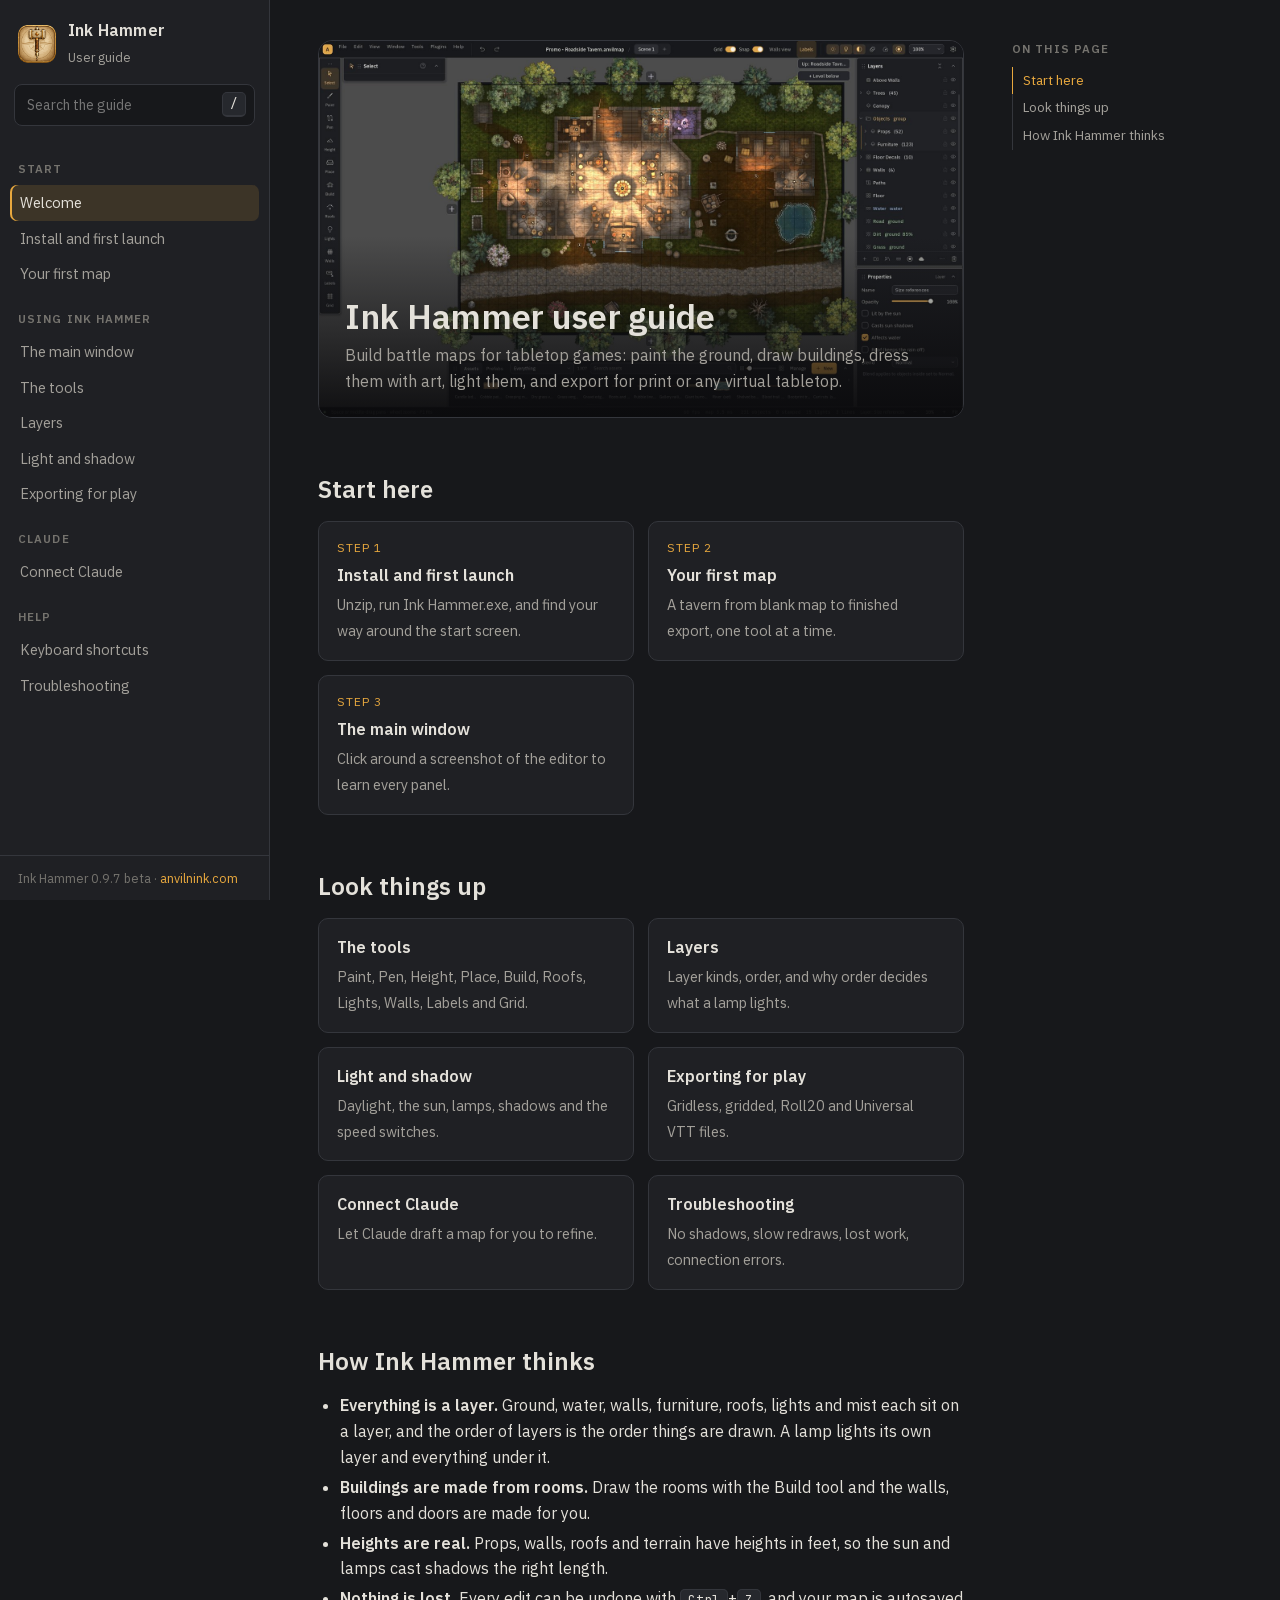
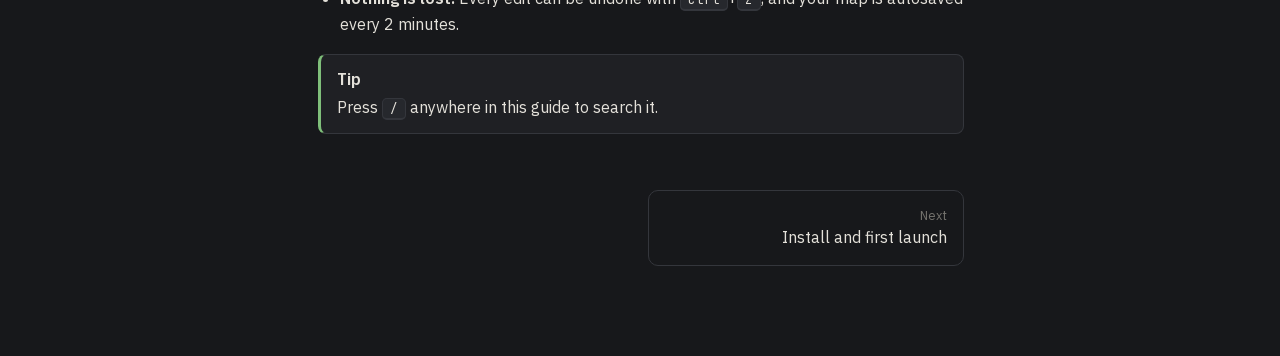
==== index.html @ fbc7132f "Ink Hammer user guide" ====
<!doctype html>
<html lang="en" class="no-js">
<head>
<meta charset="utf-8">
<meta name="viewport" content="width=device-width, initial-scale=1">
<title>Welcome | Ink Hammer guide</title>
<link rel="icon" href="assets/icon.png">
<link rel="stylesheet" href="assets/docs.css">
</head>
<body>
<main class="doc">
<div class="hero">
  <img src="img/editor.jpg" alt="Ink Hammer with a tavern map open">
  <div class="over">
    <h1>Ink Hammer user guide</h1>
    <p>Build battle maps for tabletop games: paint the ground, draw buildings, dress them with art, light them, and export for print or any virtual tabletop.</p>
  </div>
</div>

<h2>Start here</h2>
<div class="cards">
  <a class="card" href="getting-started.html"><span class="n">Step 1</span><b>Install and first launch</b><span>Unzip, run Ink Hammer.exe, and find your way around the start screen.</span></a>
  <a class="card" href="first-map.html"><span class="n">Step 2</span><b>Your first map</b><span>A tavern from blank map to finished export, one tool at a time.</span></a>
  <a class="card" href="interface.html"><span class="n">Step 3</span><b>The main window</b><span>Click around a screenshot of the editor to learn every panel.</span></a>
</div>

<h2>Look things up</h2>
<div class="cards">
  <a class="card" href="tools.html"><b>The tools</b><span>Paint, Pen, Height, Place, Build, Roofs, Lights, Walls, Labels and Grid.</span></a>
  <a class="card" href="layers.html"><b>Layers</b><span>Layer kinds, order, and why order decides what a lamp lights.</span></a>
  <a class="card" href="lighting.html"><b>Light and shadow</b><span>Daylight, the sun, lamps, shadows and the speed switches.</span></a>
  <a class="card" href="export.html"><b>Exporting for play</b><span>Gridless, gridded, Roll20 and Universal VTT files.</span></a>
  <a class="card" href="claude.html"><b>Connect Claude</b><span>Let Claude draft a map for you to refine.</span></a>
  <a class="card" href="troubleshooting.html"><b>Troubleshooting</b><span>No shadows, slow redraws, lost work, connection errors.</span></a>
</div>

<h2>How Ink Hammer thinks</h2>
<ul>
  <li><b>Everything is a layer.</b> Ground, water, walls, furniture, roofs, lights and mist each sit on a layer, and the order of layers is the order things are drawn. A lamp lights its own layer and everything under it.</li>
  <li><b>Buildings are made from rooms.</b> Draw the rooms with the Build tool and the walls, floors and doors are made for you.</li>
  <li><b>Heights are real.</b> Props, walls, roofs and terrain have heights in feet, so the sun and lamps cast shadows the right length.</li>
  <li><b>Nothing is lost.</b> Every edit can be undone with <kbd>Ctrl</kbd>+<kbd>Z</kbd>, and your map is autosaved every 2 minutes.</li>
</ul>

<div class="callout tip"><b>Tip</b><p>Press <kbd>/</kbd> anywhere in this guide to search it.</p></div>
</main>
<script src="assets/shots.js"></script>
<script src="assets/search.js"></script>
<script src="assets/docs.js"></script>
</body>
</html>
---- assets/docs.css ----
/* Ink Hammer user guide. Plain files, no build step: open index.html in any browser. */
@font-face { font-family: "Plex"; src: url("fonts/ibm-plex-sans-latin-400-normal.woff") format("woff"); font-weight: 400; }
@font-face { font-family: "Plex"; src: url("fonts/ibm-plex-sans-latin-500-normal.woff") format("woff"); font-weight: 500; }
@font-face { font-family: "Plex"; src: url("fonts/ibm-plex-sans-latin-600-normal.woff") format("woff"); font-weight: 600; }
@font-face { font-family: "JBMono"; src: url("fonts/jetbrains-mono-latin-400-normal.woff") format("woff"); font-weight: 400; }

:root {
  --bg: #17181b;
  --panel: #1f2024;
  --panel-2: #26282d;
  --line: #34363c;
  --text: #e4e1da;
  --muted: #a3a09a;
  --faint: #75736e;
  --amber: #e8a83e;
  --amber-soft: rgba(232, 168, 62, 0.14);
  --amber-line: rgba(232, 168, 62, 0.55);
  --parch: #efe3c6;
  --ok: #7fbf7a;
  --warn: #e0a14a;
  --bad: #e07a6a;
  --radius: 10px;
  --side: 270px;
  --toc: 220px;
  --mono: "JBMono", ui-monospace, Consolas, monospace;
}

* { box-sizing: border-box; }
html { scroll-padding-top: 76px; }
body {
  margin: 0;
  background: var(--bg);
  color: var(--text);
  font: 16px/1.62 "Plex", "Segoe UI", system-ui, sans-serif;
  -webkit-font-smoothing: antialiased;
}
a { color: var(--amber); text-decoration: none; }
a:hover { text-decoration: underline; }
img { max-width: 100%; display: block; }
::selection { background: var(--amber-line); color: #111; }

/* ---------- frame ---------- */
#side {
  position: fixed; inset: 0 auto 0 0; width: var(--side);
  background: var(--panel); border-right: 1px solid var(--line);
  display: flex; flex-direction: column; z-index: 30;
}
#side .brand { display: flex; gap: 12px; align-items: center; padding: 18px 18px 14px; color: var(--text); }
#side .brand img { width: 38px; height: 38px; border-radius: 9px; }
#side .brand b { display: block; font-weight: 600; letter-spacing: .2px; }
#side .brand span { font-size: 12.5px; color: var(--muted); }
#side .brand:hover { text-decoration: none; }
.search { position: relative; margin: 0 14px 10px; }
.search input {
  width: 100%; padding: 9px 34px 9px 12px; border-radius: 8px;
  background: var(--bg); border: 1px solid var(--line); color: var(--text);
  font: inherit; font-size: 14px; outline: none;
}
.search input:focus { border-color: var(--amber-line); }
.search kbd { position: absolute; right: 9px; top: 8px; }
.results {
  position: absolute; left: 0; right: -240px; top: 44px; z-index: 50;
  background: var(--panel-2); border: 1px solid var(--line); border-radius: 10px;
  box-shadow: 0 18px 50px rgba(0,0,0,.55); max-height: 62vh; overflow: auto; display: none;
}
.results.open { display: block; }
.results a { display: block; padding: 10px 14px; color: var(--text); border-bottom: 1px solid var(--line); }
.results a:last-child { border-bottom: 0; }
.results a:hover, .results a.on { background: var(--amber-soft); text-decoration: none; }
.results a small { display: block; color: var(--muted); font-size: 12.5px; }
.results a em { display: block; color: var(--faint); font-style: normal; font-size: 13px; margin-top: 2px; }
.results mark { background: none; color: var(--amber); }
.results .none { padding: 12px 14px; color: var(--muted); font-size: 14px; }

#nav { overflow: auto; padding: 6px 10px 24px; flex: 1; }
#nav h4 {
  margin: 18px 8px 6px; font-size: 11.5px; font-weight: 600; letter-spacing: 1.1px;
  text-transform: uppercase; color: var(--faint);
}
#nav a {
  display: block; padding: 6px 10px; border-radius: 7px; color: var(--muted); font-size: 14.5px;
}
#nav a:hover { color: var(--text); background: var(--panel-2); text-decoration: none; }
#nav a.on { color: var(--text); background: var(--amber-soft); box-shadow: inset 2px 0 0 var(--amber); }
#side .foot { padding: 12px 18px; border-top: 1px solid var(--line); font-size: 12.5px; color: var(--faint); }

#top {
  display: none; position: sticky; top: 0; z-index: 25; height: 56px;
  background: rgba(23,24,27,.92); backdrop-filter: blur(8px);
  border-bottom: 1px solid var(--line); align-items: center; gap: 12px; padding: 0 14px;
}
#top button { background: none; border: 1px solid var(--line); color: var(--text); border-radius: 8px; padding: 6px 10px; font: inherit; }
#top b { font-weight: 600; }

#page { margin-left: var(--side); display: flex; justify-content: center; gap: 48px; padding: 40px 48px 90px; }
main.doc { width: 100%; max-width: 860px; min-width: 0; }
#toc { width: var(--toc); flex: none; position: sticky; top: 40px; align-self: flex-start; font-size: 13.5px; }
#toc b { display: block; color: var(--faint); font-size: 11.5px; letter-spacing: 1.1px; text-transform: uppercase; margin-bottom: 8px; font-weight: 600; }
#toc a { display: block; color: var(--muted); padding: 3px 0 3px 10px; border-left: 1px solid var(--line); }
#toc a.h3 { padding-left: 22px; font-size: 13px; }
#toc a.on { color: var(--amber); border-left-color: var(--amber); }
#toc a:hover { color: var(--text); text-decoration: none; }

@media (max-width: 1240px) { #toc { display: none; } }
@media (max-width: 900px) {
  #side { transform: translateX(-100%); transition: transform .2s; box-shadow: 0 0 60px rgba(0,0,0,.6); }
  body.nav-open #side { transform: none; }
  #top { display: flex; }
  #page { margin-left: 0; padding: 22px 16px 70px; }
  .results { right: 0; }
}

/* ---------- type ---------- */
.crumb { color: var(--faint); font-size: 13px; margin-bottom: 6px; letter-spacing: .3px; }
h1 { font-size: 34px; line-height: 1.2; margin: 0 0 10px; font-weight: 600; letter-spacing: -.3px; }
.lede { font-size: 18px; color: var(--muted); margin: 0 0 28px; }
h2 { font-size: 24px; margin: 46px 0 12px; font-weight: 600; padding-top: 6px; }
h3 { font-size: 18px; margin: 30px 0 8px; font-weight: 600; }
h2 a.anchor, h3 a.anchor { opacity: 0; margin-left: 8px; color: var(--faint); font-weight: 400; }
h2:hover a.anchor, h3:hover a.anchor { opacity: 1; }
p { margin: 0 0 14px; }
ul, ol { margin: 0 0 16px; padding-left: 22px; }
li { margin: 4px 0; }
code { font-family: var(--mono); font-size: 13.5px; background: var(--panel-2); border: 1px solid var(--line); border-radius: 5px; padding: 1px 6px; }
kbd {
  font-family: var(--mono); font-size: 12.5px; padding: 1px 7px; border-radius: 5px;
  background: var(--panel-2); border: 1px solid var(--line); border-bottom-width: 2px; color: var(--text);
  white-space: nowrap;
}
.ui { color: var(--parch); font-weight: 500; }          /* names of buttons and menus */
.path { font-family: var(--mono); font-size: 13.5px; color: var(--parch); }
hr { border: 0; border-top: 1px solid var(--line); margin: 40px 0; }

pre {
  position: relative; background: #111214; border: 1px solid var(--line); border-radius: var(--radius);
  padding: 14px 16px; overflow: auto; font-family: var(--mono); font-size: 13.5px; line-height: 1.55; margin: 0 0 18px;
}
pre code { background: none; border: 0; padding: 0; }
.copy {
  position: absolute; top: 8px; right: 8px; font: 12px "Plex", sans-serif; color: var(--muted);
  background: var(--panel-2); border: 1px solid var(--line); border-radius: 6px; padding: 3px 9px; cursor: pointer;
}
.copy:hover { color: var(--text); border-color: var(--amber-line); }

.callout { border: 1px solid var(--line); border-left: 3px solid var(--amber); background: var(--panel); border-radius: 8px; padding: 12px 16px; margin: 0 0 18px; }
.callout.warn { border-left-color: var(--bad); }
.callout.tip { border-left-color: var(--ok); }
.callout b:first-child { display: block; margin-bottom: 2px; }
.callout p:last-child { margin: 0; }

table { width: 100%; border-collapse: collapse; margin: 0 0 20px; font-size: 14.5px; }
th, td { text-align: left; padding: 9px 12px; border-bottom: 1px solid var(--line); vertical-align: top; }
th { color: var(--muted); font-weight: 500; font-size: 13px; letter-spacing: .3px; }
tr:hover td { background: rgba(255,255,255,.015); }

/* ---------- pictures ---------- */
figure { margin: 0 0 22px; }
figure.shot img, img.zoom {
  border-radius: var(--radius); border: 1px solid var(--line); cursor: zoom-in; background: #000;
}
figcaption { color: var(--faint); font-size: 13.5px; margin-top: 8px; }
.side-by-side { display: grid; grid-template-columns: minmax(0, 1fr) 260px; gap: 22px; align-items: start; margin-bottom: 22px; }
.side-by-side figure { margin: 0; }
.side-by-side figure img { max-height: 560px; width: 100%; object-fit: cover; object-position: top; }
@media (max-width: 700px) { .side-by-side { grid-template-columns: 1fr; } }

#lightbox {
  position: fixed; inset: 0; z-index: 100; background: rgba(8,8,10,.92); display: none;
  align-items: center; justify-content: center; padding: 30px; cursor: zoom-out;
}
#lightbox.open { display: flex; }
#lightbox img { max-width: 100%; max-height: 100%; border-radius: 8px; box-shadow: 0 20px 80px rgba(0,0,0,.7); }

/* ---------- clickable tour ---------- */
.tour { margin: 0 0 26px; }
.tour-frame { position: relative; border-radius: var(--radius); overflow: hidden; border: 1px solid var(--line); background: #000; }
.tour-frame img { width: 100%; }
.tour-box {
  position: absolute; border: 2px solid var(--amber); border-radius: 6px; background: var(--amber-soft);
  box-shadow: 0 0 0 9999px rgba(0,0,0,.45); pointer-events: none; opacity: 0; transition: all .25s ease;
}
.tour-box.on { opacity: 1; }
.pin {
  position: absolute; width: 26px; height: 26px; margin: -13px 0 0 -13px; border-radius: 50%;
  background: var(--amber); color: #1b1408; font: 600 13px/26px "Plex", sans-serif; text-align: center;
  border: 2px solid #1b1408; cursor: pointer; box-shadow: 0 3px 10px rgba(0,0,0,.5); transition: transform .15s; z-index: 2; padding: 0;
}
.pin:hover, .pin.on { transform: scale(1.18); background: #fff2d6; }
.tour-panel { display: grid; grid-template-columns: 1fr auto; gap: 12px; align-items: center; background: var(--panel); border: 1px solid var(--line); border-radius: var(--radius); padding: 14px 16px; margin-top: 12px; }
.tour-panel h4 { margin: 0 0 4px; font-size: 16px; }
.tour-panel p { margin: 0; color: var(--muted); font-size: 15px; }
.tour-nav { display: flex; gap: 6px; }
.tour-nav button, .btn {
  background: var(--panel-2); color: var(--text); border: 1px solid var(--line); border-radius: 8px;
  padding: 7px 12px; font: inherit; font-size: 14px; cursor: pointer;
}
.tour-nav button:hover, .btn:hover { border-color: var(--amber-line); }
.tour ol.tour-list { display: none; }   /* the text source; shown when JS is off */
.no-js .tour ol.tour-list { display: block; }

/* ---------- tabs ---------- */
.tabs { margin: 0 0 26px; }
.tab-bar { display: flex; flex-wrap: wrap; gap: 6px; margin-bottom: 14px; }
.tab-bar button {
  display: flex; align-items: center; gap: 7px; background: var(--panel); color: var(--muted);
  border: 1px solid var(--line); border-radius: 999px; padding: 6px 13px; font: inherit; font-size: 14px; cursor: pointer;
}
.tab-bar button.on { color: #1b1408; background: var(--amber); border-color: var(--amber); }
.tab-bar button kbd { font-size: 11px; padding: 0 5px; }
.tab-bar button.on kbd { background: rgba(0,0,0,.12); border-color: rgba(0,0,0,.2); color: #1b1408; }
.tab { display: none; }
.tab.on { display: block; animation: fade .2s; }
.no-js .tab { display: block; }
@keyframes fade { from { opacity: 0; transform: translateY(4px); } to { opacity: 1; } }

/* ---------- steps (first map) ---------- */
.steps { counter-reset: step; list-style: none; padding: 0; margin: 0 0 24px; }
.steps > li { position: relative; padding: 4px 0 18px 58px; margin: 0; border-left: 1px dashed var(--line); margin-left: 17px; }
.steps > li:last-child { border-left-color: transparent; }
.steps > li::before {
  counter-increment: step; content: counter(step); position: absolute; left: -18px; top: 0;
  width: 34px; height: 34px; border-radius: 50%; background: var(--panel-2); border: 1px solid var(--line);
  color: var(--amber); font-weight: 600; text-align: center; line-height: 32px;
}
.steps > li.done::before { content: "\2713"; background: var(--amber); color: #1b1408; border-color: var(--amber); }
.steps > li > h3 { margin-top: 2px; display: flex; align-items: center; gap: 10px; }
.steps label.check { margin-left: auto; font-size: 13px; color: var(--faint); font-weight: 400; cursor: pointer; user-select: none; }
.steps label.check input { accent-color: var(--amber); }
.progress { height: 6px; border-radius: 99px; background: var(--panel-2); overflow: hidden; margin: 0 0 26px; }
.progress span { display: block; height: 100%; width: 0; background: var(--amber); transition: width .3s; }

/* ---------- cards (home) ---------- */
.hero { position: relative; border-radius: 14px; overflow: hidden; border: 1px solid var(--line); margin: 0 0 30px; }
.hero img { width: 100%; }
.hero .over {
  position: absolute; inset: auto 0 0 0; padding: 60px 26px 22px;
  background: linear-gradient(transparent, rgba(10,10,12,.92));
}
.hero .over h1 { margin: 0 0 6px; }
.hero .over p { margin: 0; color: var(--muted); max-width: 620px; }
.cards { display: grid; grid-template-columns: repeat(auto-fill, minmax(240px, 1fr)); gap: 14px; margin: 0 0 30px; }
.card {
  display: block; background: var(--panel); border: 1px solid var(--line); border-radius: var(--radius);
  padding: 16px 18px; color: var(--text); transition: border-color .15s, transform .15s;
}
.card:hover { border-color: var(--amber-line); transform: translateY(-2px); text-decoration: none; }
.card b { display: block; margin-bottom: 3px; }
.card span { color: var(--muted); font-size: 14.5px; }
.card .n { color: var(--amber); font-size: 12px; letter-spacing: 1px; text-transform: uppercase; display: block; margin-bottom: 6px; }

/* ---------- FAQ ---------- */
details { background: var(--panel); border: 1px solid var(--line); border-radius: var(--radius); margin: 0 0 10px; }
details summary { cursor: pointer; padding: 12px 16px; font-weight: 500; list-style: none; display: flex; gap: 10px; align-items: center; }
details summary::-webkit-details-marker { display: none; }
details summary::before { content: "+"; color: var(--amber); font-weight: 600; width: 14px; }
details[open] summary::before { content: "\2212"; }
details > div { padding: 0 16px 6px 40px; color: var(--muted); }
details > div p, details > div li { color: var(--text); }

/* ---------- filter box (shortcuts) ---------- */
.filter { width: 100%; padding: 10px 14px; border-radius: 9px; background: var(--panel); border: 1px solid var(--line); color: var(--text); font: inherit; margin: 0 0 16px; outline: none; }
.filter:focus { border-color: var(--amber-line); }

/* ---------- prev / next ---------- */
.pager { display: grid; grid-template-columns: 1fr 1fr; gap: 14px; margin-top: 56px; }
.pager a { display: block; padding: 14px 16px; border: 1px solid var(--line); border-radius: var(--radius); color: var(--text); }
.pager a:hover { border-color: var(--amber-line); text-decoration: none; }
.pager a small { display: block; color: var(--faint); font-size: 12.5px; }
.pager a.next { text-align: right; grid-column: 2; }

/* ---------- small diagram ---------- */
.stack { display: grid; gap: 6px; max-width: 420px; margin: 0 0 18px; }
.stack div { border: 1px solid var(--line); border-radius: 7px; padding: 7px 12px; background: var(--panel); display: flex; justify-content: space-between; font-size: 14.5px; }
.stack div.lamp { border-color: var(--amber-line); background: var(--amber-soft); }
.stack div em { font-style: normal; font-size: 13px; color: var(--muted); }
.stack div.lit em { color: var(--ok); }
.stack div.dark em { color: var(--faint); }

/* shown only in the Help window inside Ink Hammer (help_export.py) */
.app-only { display: none; }
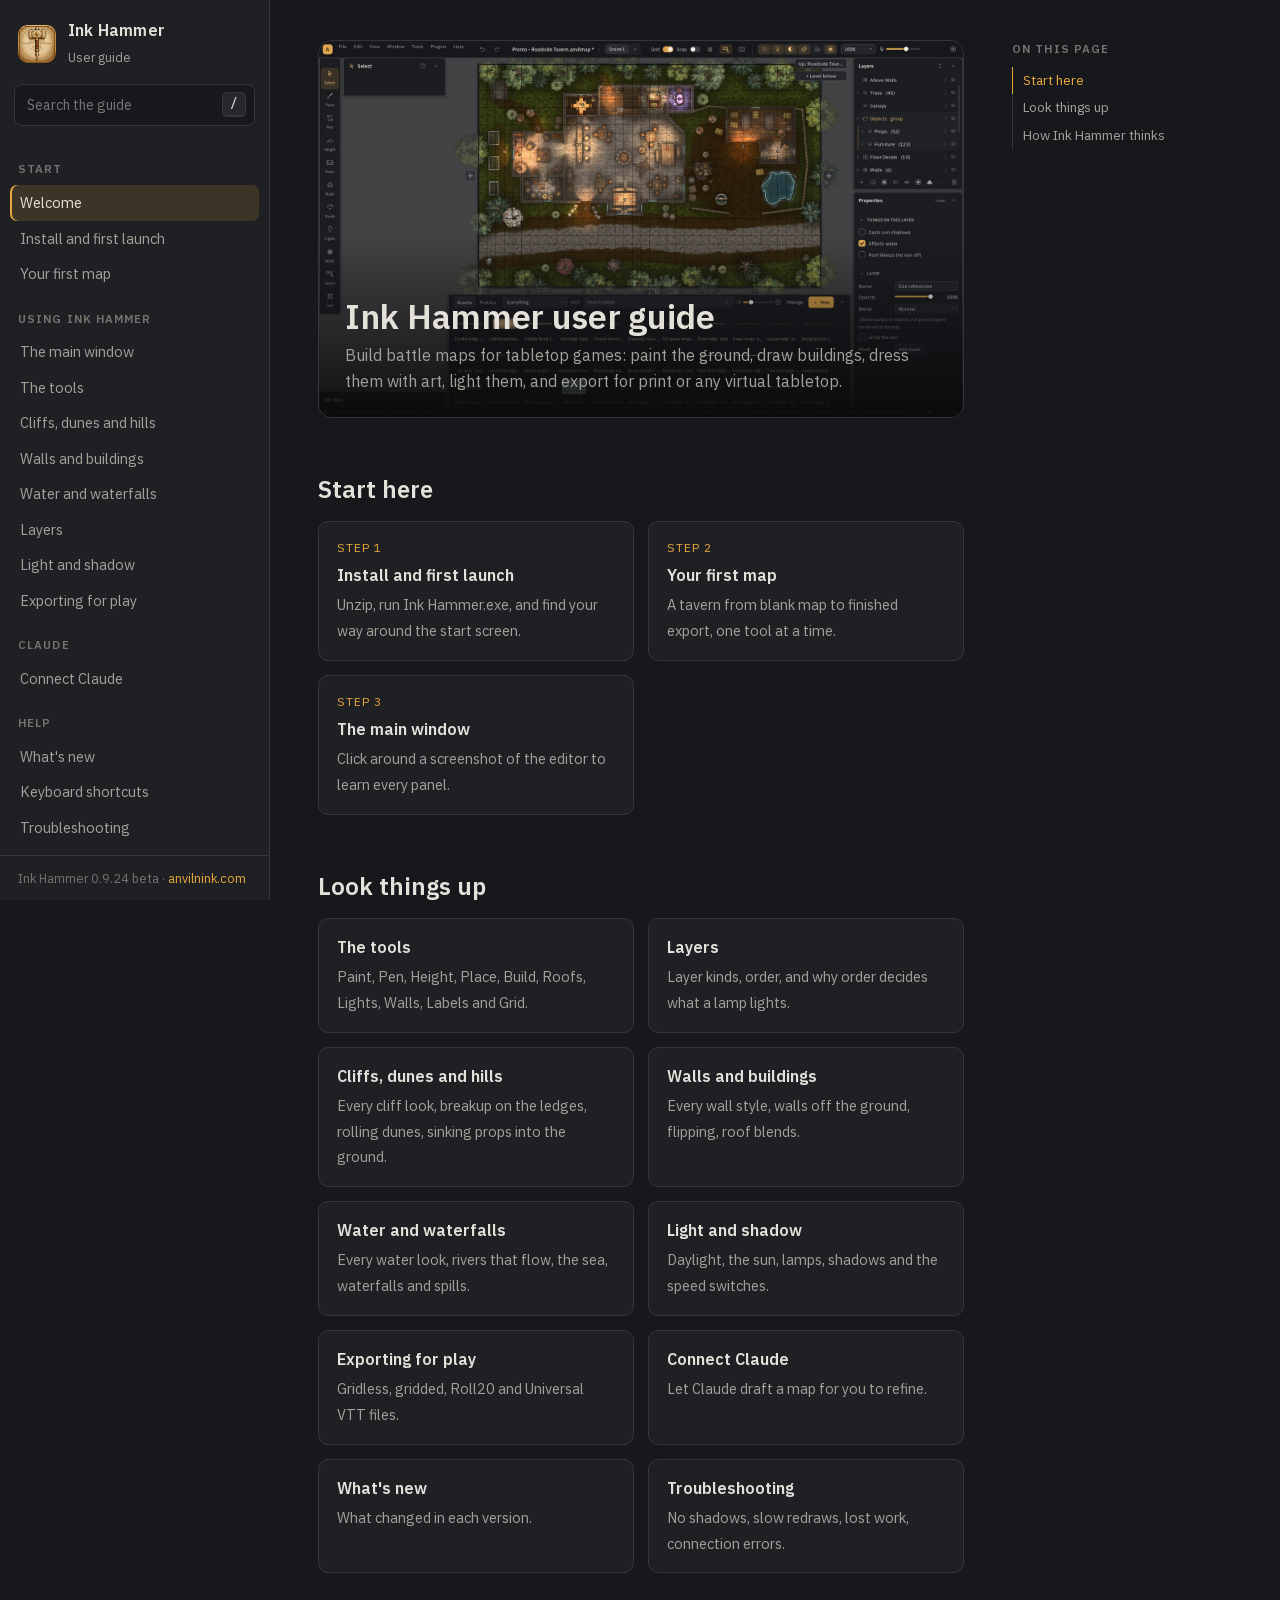
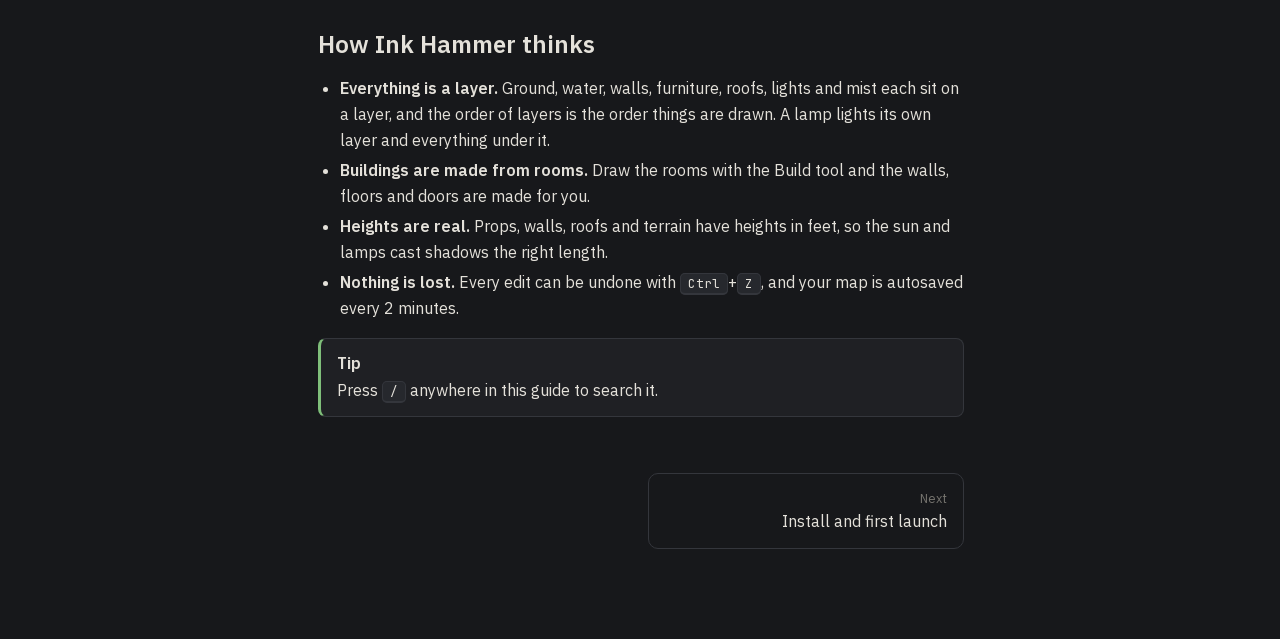
==== commit 1477374c: "Update the guide" ====
--- a/index.html
+++ b/index.html
@@ -28,9 +28,13 @@
 <div class="cards">
   <a class="card" href="tools.html"><b>The tools</b><span>Paint, Pen, Height, Place, Build, Roofs, Lights, Walls, Labels and Grid.</span></a>
   <a class="card" href="layers.html"><b>Layers</b><span>Layer kinds, order, and why order decides what a lamp lights.</span></a>
+  <a class="card" href="cliffs.html"><b>Cliffs, dunes and hills</b><span>Every cliff look, breakup on the ledges, rolling dunes, sinking props into the ground.</span></a>
+  <a class="card" href="walls.html"><b>Walls and buildings</b><span>Every wall style, walls off the ground, flipping, roof blends.</span></a>
+  <a class="card" href="water.html"><b>Water and waterfalls</b><span>Every water look, rivers that flow, the sea, waterfalls and spills.</span></a>
   <a class="card" href="lighting.html"><b>Light and shadow</b><span>Daylight, the sun, lamps, shadows and the speed switches.</span></a>
   <a class="card" href="export.html"><b>Exporting for play</b><span>Gridless, gridded, Roll20 and Universal VTT files.</span></a>
   <a class="card" href="claude.html"><b>Connect Claude</b><span>Let Claude draft a map for you to refine.</span></a>
+  <a class="card" href="whats-new.html"><b>What's new</b><span>What changed in each version.</span></a>
   <a class="card" href="troubleshooting.html"><b>Troubleshooting</b><span>No shadows, slow redraws, lost work, connection errors.</span></a>
 </div>
 
--- a/assets/docs.css
+++ b/assets/docs.css
@@ -278,3 +278,18 @@
 
 /* shown only in the Help window inside Ink Hammer (help_export.py) */
 .app-only { display: none; }
+
+/* "New in 0.9.24" tags (docs.js marks ones not released yet) */
+.since { display: inline-block; font-size: 12px; font-weight: 600; line-height: 1; padding: 4px 8px; margin: 0 0 0 8px;
+  border-radius: 999px; background: rgba(127, 191, 122, 0.14); color: var(--ok); border: 1px solid rgba(127, 191, 122, 0.45); vertical-align: middle; }
+.since.soon { background: var(--amber-soft); color: var(--amber); border-color: var(--amber-line); }
+h2 .since, h3 .since { font-size: 11.5px; }
+
+/* picture galleries (looks, styles) and off / on pairs */
+.gallery { display: grid; grid-template-columns: repeat(auto-fill, minmax(220px, 1fr)); gap: 14px; margin: 18px 0 28px; }
+.gallery figure, .pair figure { margin: 0; background: var(--panel); border: 1px solid var(--line); border-radius: var(--radius); overflow: hidden; }
+.gallery img, .pair img { display: block; width: 100%; height: auto; cursor: zoom-in; }
+.gallery figcaption, .pair figcaption { padding: 8px 12px; font-size: 14px; color: var(--muted); }
+.gallery figcaption b, .pair figcaption b { color: var(--text); font-weight: 600; }
+.pair { display: grid; grid-template-columns: 1fr 1fr; gap: 14px; margin: 16px 0 28px; }
+@media (max-width: 640px) { .pair { grid-template-columns: 1fr; } }
